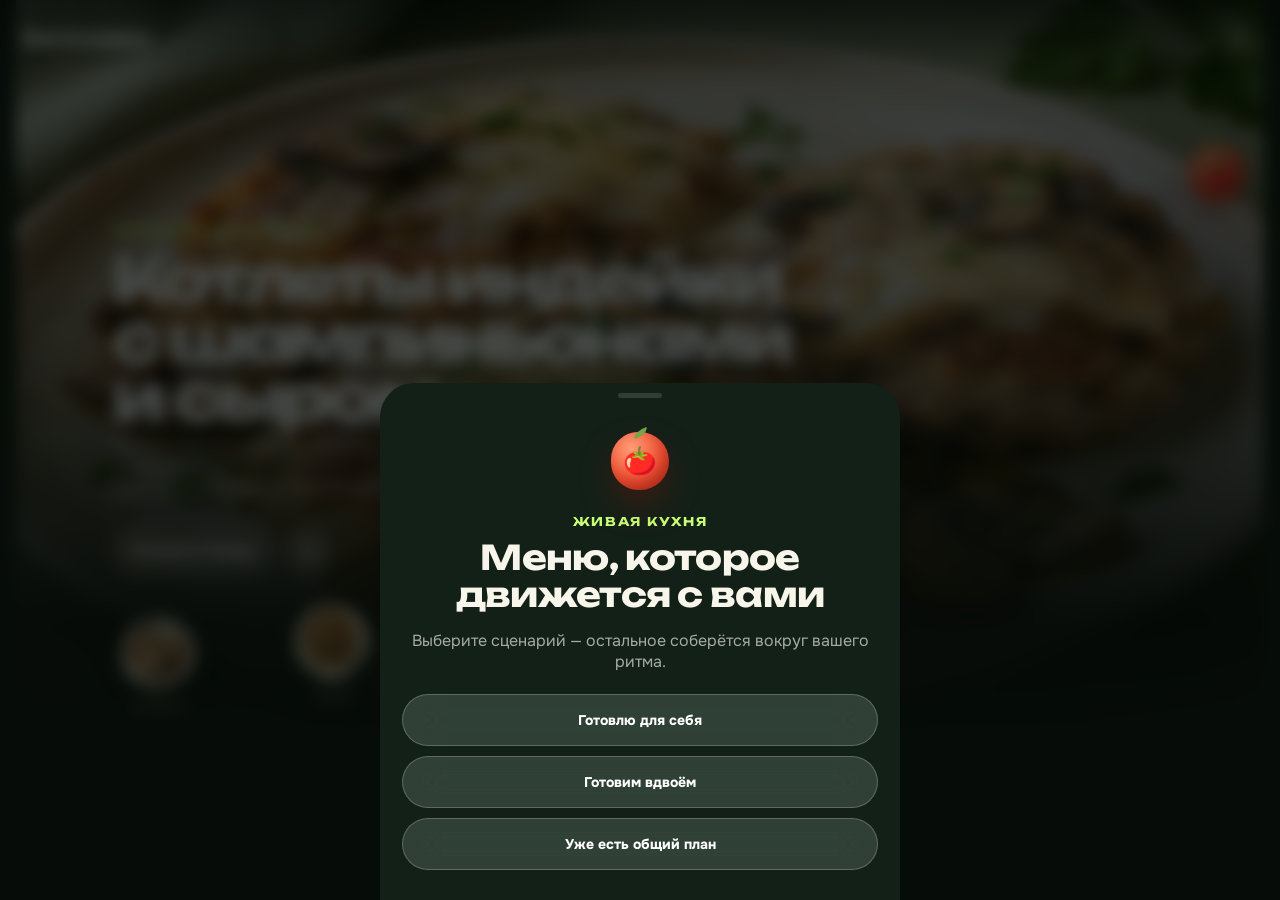
==== cinematic-preview.html @ 0159d971 "Добавить экспериментальную живую кухню" ====
<!doctype html>
<html lang="ru">
<head>
  <meta charset="utf-8">
  <meta name="viewport" content="width=device-width,initial-scale=1,viewport-fit=cover">
  <meta name="theme-color" content="#101b13">
  <title>Заготовка · живая кухня</title>
</head>
<body>
  <p style="font:16px system-ui;padding:24px">Открываем живую кухню…</p>
  <script>
  (async()=>{
    try{
      const [app,concept]=await Promise.all([
        fetch('photo-preview.html',{cache:'no-store'}),
        fetch('cinematic-preview.js?v=1',{cache:'no-store'})
      ]);
      if(!app.ok||!concept.ok)throw new Error('Не удалось загрузить приложение');
      let html=await app.text();
      const code=await concept.text();
      html=html
        .replace('Заготовка · пробная версия','Заготовка · живая кухня')
        .replace('zagotovka.photo-preview.v1','zagotovka.cinematic-preview.v1')
        .replace("day:null,slot:'Ужин',tab:'week'","day:null,slot:'Ужин',tab:'day'")
        .replace('</head>','<link rel="stylesheet" href="cinematic-preview.css?v=1"></head>')
        .replace('importBeta();',code+'\nimportBeta();');
      document.open();document.write(html);document.close();
    }catch(error){
      document.body.innerHTML='<main style="font:16px system-ui;max-width:520px;margin:80px auto;padding:24px"><h1>Не удалось открыть прототип</h1><p>'+String(error.message||error)+'</p><button onclick="location.reload()">Повторить</button></main>';
    }
  })();
  </script>
</body>
</html>
---- cinematic-preview.css ----
:root{--ink:#f8f5eb;--mut:rgba(248,245,235,.66);--glass:rgba(246,247,239,.14);--glass-line:rgba(255,255,255,.22);--lime:#c9ff75;--ember:#ff6c44;--night:#101b13;--card:#16231a;--bg:#101b13;--line:rgba(255,255,255,.13);--soft:rgba(255,255,255,.08)}
html{background:var(--night);color-scheme:dark;overscroll-behavior:none}body{background:var(--night);color:var(--ink);min-height:100svh}#app{max-width:none;padding:0 0 122px;overflow:hidden}.bar{display:none}h1,h2,h3{color:var(--ink)}
.living-top{position:fixed;z-index:18;top:0;left:0;right:0;display:flex;align-items:center;justify-content:space-between;padding:calc(16px + env(safe-area-inset-top)) 20px 12px;color:#fff;pointer-events:none;background:linear-gradient(180deg,rgba(8,15,10,.72),transparent)}.living-mark{font:750 20px var(--disp);letter-spacing:-.04em}.living-person{pointer-events:auto;width:44px;height:44px;border:1px solid var(--glass-line);border-radius:50%;background:var(--glass);color:#fff;font-weight:800;-webkit-backdrop-filter:blur(18px) saturate(150%);backdrop-filter:blur(18px) saturate(150%)}
.motion-scene{position:relative;min-height:100svh;isolation:isolate;overflow:hidden;background:#17251b}.motion-photo{position:absolute;inset:-6%;z-index:-4}.motion-photo .preview-photo{width:100%;height:100%;border-radius:0;animation:camera-drift 14s ease-in-out infinite alternate;filter:saturate(1.08) contrast(1.04)}.motion-scene:before{content:"";position:absolute;z-index:-3;inset:0;background:linear-gradient(180deg,rgba(8,14,9,.08),rgba(8,14,9,.2) 38%,rgba(8,14,9,.92) 82%,#101b13)}.motion-scene:after{content:"";position:absolute;z-index:-2;inset:0;background:radial-gradient(circle at var(--px,72%) var(--py,28%),rgba(255,255,255,.16),transparent 24%);mix-blend-mode:screen;animation:light-roam 9s ease-in-out infinite alternate;pointer-events:none}
.steam{position:absolute;z-index:-1;left:50%;top:23%;width:160px;height:220px;transform:translateX(-50%);filter:blur(9px);opacity:.38;background:radial-gradient(ellipse at 35% 70%,rgba(255,255,255,.34),transparent 48%),radial-gradient(ellipse at 70% 38%,rgba(255,255,255,.22),transparent 45%);animation:steam-rise 6s ease-in-out infinite}
.scene-copy{min-height:100svh;display:flex;flex-direction:column;justify-content:flex-end;padding:120px 22px 34px}.scene-kicker{font:700 12px var(--disp);letter-spacing:.14em;text-transform:uppercase;color:var(--lime)}.dish-title{display:block;margin:12px 0 8px;text-align:left;font:750 clamp(38px,10.5vw,64px)/.92 var(--disp);letter-spacing:-.065em;text-wrap:balance;color:#fff;text-shadow:0 10px 42px rgba(0,0,0,.36)}.dish-meta{max-width:34ch;margin:0;color:rgba(255,255,255,.75);font-size:15px;line-height:1.45}.gesture-line{display:flex;align-items:center;gap:10px;margin-top:24px}.gesture-pill{min-height:52px;padding:0 18px;border:1px solid var(--glass-line);border-radius:99px;background:rgba(255,255,255,.14);color:#fff;font-weight:750;font-size:14px;-webkit-backdrop-filter:blur(20px) saturate(160%);backdrop-filter:blur(20px) saturate(160%)}.gesture-orb{width:52px;height:52px;border-radius:50%;background:rgba(255,255,255,.14);border:1px solid var(--glass-line);color:#fff;font-size:23px;-webkit-backdrop-filter:blur(18px);backdrop-filter:blur(18px)}
.food-orbit{position:relative;height:122px;margin-top:28px}.food-node{position:absolute;width:92px;text-align:center;color:#fff}.food-node:nth-child(1){left:0;top:12px}.food-node:nth-child(2){left:50%;top:0;transform:translateX(-50%)}.food-node:nth-child(3){right:0;top:12px}.food-node .preview-photo{width:76px;height:76px;margin:auto;border-radius:50%;border:2px solid rgba(255,255,255,.56);box-shadow:0 14px 30px rgba(0,0,0,.38);animation:plate-float 4s ease-in-out infinite}.food-node:nth-child(2) .preview-photo{animation-delay:-1.3s}.food-node:nth-child(3) .preview-photo{animation-delay:-2.4s}.food-node span{display:block;margin-top:7px;font-size:11px;white-space:nowrap;overflow:hidden;text-overflow:ellipsis;color:rgba(255,255,255,.72)}
.tomato-guide{position:absolute;z-index:5;right:18px;top:19%;width:58px;height:58px;border-radius:48% 52% 51% 49%;display:grid;place-items:center;background:radial-gradient(circle at 35% 28%,#ff9d77,#f05234 55%,#a72516);box-shadow:0 16px 32px rgba(122,22,12,.36),inset -6px -8px 14px rgba(110,10,8,.24);font-size:27px;animation:tomato-flight 8s cubic-bezier(.45,0,.25,1) infinite}.tomato-guide:after{content:"";position:absolute;width:15px;height:8px;background:#70a943;top:-3px;border-radius:100% 0 100% 0;transform:rotate(-18deg)}
.space-week{min-height:100svh;padding:calc(88px + env(safe-area-inset-top)) 0 26px;background:radial-gradient(circle at 15% 0,#395b42,#101b13 38%);overflow:hidden}.space-heading{padding:0 22px 18px}.space-heading small{font-weight:700;letter-spacing:.14em;text-transform:uppercase;color:var(--lime)}.space-heading h1{font-size:clamp(42px,11vw,66px);line-height:.94;margin:8px 0 10px;letter-spacing:-.065em}.space-heading p{max-width:34ch;margin:0;color:var(--mut);line-height:1.45}.space-track{display:flex;gap:14px;overflow-x:auto;scroll-snap-type:x mandatory;padding:18px 22px 34px;scrollbar-width:none;perspective:900px}.space-track::-webkit-scrollbar{display:none}.day-planet{position:relative;flex:0 0 min(78vw,340px);height:480px;scroll-snap-align:center;border-radius:42px;overflow:hidden;text-align:left;color:#fff;isolation:isolate;box-shadow:0 28px 70px rgba(0,0,0,.34);transform:rotateY(2deg)}.day-planet .preview-photo{position:absolute;inset:0;width:100%;height:100%;border-radius:0;z-index:-2;transition:transform .7s cubic-bezier(.2,.8,.2,1)}.day-planet:after{content:"";position:absolute;inset:0;z-index:-1;background:linear-gradient(180deg,rgba(5,10,6,.05),rgba(5,10,6,.8) 82%)}.day-planet:active .preview-photo{transform:scale(1.08)}.planet-copy{position:absolute;left:22px;right:22px;bottom:24px}.planet-copy small{font-weight:750;color:var(--lime)}.planet-copy b{display:block;margin:7px 0;font:750 28px/1 var(--disp);letter-spacing:-.04em}.planet-copy span{font-size:13px;color:rgba(255,255,255,.72)}.week-pulse{display:flex;gap:9px;padding:0 22px}.week-pulse>button{flex:1;min-height:64px;border-radius:24px;background:var(--glass);border:1px solid var(--glass-line);color:#fff;-webkit-backdrop-filter:blur(18px);backdrop-filter:blur(18px)}.week-pulse b{display:block;font-size:16px}.week-pulse span{font-size:11px;color:var(--mut)}
.liquid-dock{position:fixed;z-index:30;left:50%;bottom:max(12px,env(safe-area-inset-bottom));transform:translateX(-50%);display:flex;align-items:center;gap:5px;width:min(calc(100vw - 24px),430px);padding:6px;border:1px solid rgba(255,255,255,.2);border-radius:28px;background:rgba(22,34,25,.66);box-shadow:0 18px 48px rgba(0,0,0,.38);-webkit-backdrop-filter:blur(24px) saturate(160%);backdrop-filter:blur(24px) saturate(160%)}.liquid-dock button{flex:1;height:58px;border-radius:22px;color:rgba(255,255,255,.62);display:grid;place-items:center;position:relative}.liquid-dock button svg{width:24px;height:24px;stroke:currentColor;fill:none}.liquid-dock button span{position:absolute;bottom:3px;font-size:9px;opacity:0;transform:translateY(4px);transition:.3s}.liquid-dock button.on{color:#112015;background:var(--lime);box-shadow:0 8px 22px rgba(201,255,117,.18)}.liquid-dock button.on svg{transform:translateY(-6px)}.liquid-dock button.on span{opacity:1;transform:none}.liquid-dock .bd{position:absolute;right:8px;top:7px;min-width:18px;height:18px;padding:0 4px;border-radius:9px;background:var(--ember);color:#fff;font-size:10px;display:grid;place-items:center}
.prep-world{min-height:100svh;background:radial-gradient(circle at 80% 0,#3f6048,#111b14 40%);color:#fff;padding:12px 18px 36px}.prep-hero{padding:12px 4px 20px}.prep-hero small{color:var(--lime);text-transform:uppercase;letter-spacing:.12em;font-weight:700}.prep-hero h2{font-size:36px;line-height:.95;margin:8px 0}.prep-hero p{color:var(--mut);line-height:1.4}.prep-progress{height:7px;border-radius:99px;background:rgba(255,255,255,.12);overflow:hidden}.prep-progress i{display:block;height:100%;background:var(--lime);border-radius:inherit;transition:width .5s cubic-bezier(.2,.8,.2,1)}.prep-flow{display:grid;gap:10px}.prep-stage{position:relative;padding:18px;border:1px solid var(--glass-line);border-radius:28px;background:var(--glass);-webkit-backdrop-filter:blur(14px);backdrop-filter:blur(14px)}.prep-stage-head{display:flex;align-items:center;justify-content:space-between;margin-bottom:8px}.prep-stage-head b{font-size:18px}.prep-stage-head span{font-size:12px;color:var(--lime)}.prep-task{display:grid;grid-template-columns:34px 1fr;align-items:start;gap:11px;width:100%;padding:12px 0;text-align:left;color:#fff;border-top:1px solid rgba(255,255,255,.11)}.prep-task i{width:30px;height:30px;border-radius:50%;border:1px solid rgba(255,255,255,.32);display:grid;place-items:center;font-style:normal;transition:.3s}.prep-task b{font-size:14px}.prep-task span{font-size:12px;line-height:1.4;color:var(--mut)}.prep-task.on{opacity:.5}.prep-task.on i{background:var(--lime);color:#152118;border-color:var(--lime);transform:scale(.86)}
.shade{background:rgba(4,8,5,.72);-webkit-backdrop-filter:blur(8px);backdrop-filter:blur(8px)}.sheet{background:#132018;color:#fff;border-radius:34px 34px 0 0}.sheet .hd{background:transparent}.sheet .mut,.sheet .small{color:rgba(255,255,255,.62)}.sheet .bd{background:transparent}.recipe-sheet{background:#132018}.recipe-sheet .detail-photo:after{background:linear-gradient(transparent,#132018)}
@keyframes camera-drift{0%{transform:scale(1.06) translate3d(-1.5%,-1%,0)}100%{transform:scale(1.15) translate3d(2%,1.2%,0)}}@keyframes light-roam{to{background-position:30px 12px}}@keyframes steam-rise{0%,100%{transform:translate(-50%,20px) scale(.9);opacity:.2}50%{transform:translate(-45%,-26px) scale(1.1);opacity:.45}}@keyframes plate-float{0%,100%{transform:translateY(0) rotate(-1deg)}50%{transform:translateY(-7px) rotate(1deg)}}@keyframes tomato-flight{0%,100%{transform:translate3d(0,0,0) rotate(-8deg)}35%{transform:translate3d(-18px,42px,0) rotate(8deg)}70%{transform:translate3d(4px,94px,0) rotate(-3deg)}}
@media(min-width:760px){.motion-scene{min-height:760px}.scene-copy{min-height:760px;max-width:1100px;margin:auto}.dish-title{max-width:12ch}.food-orbit{width:440px}.space-track{padding-inline:max(22px,calc((100vw - 1100px)/2))}.day-planet{flex-basis:330px}.space-heading,.week-pulse{max-width:1100px;margin-inline:auto}.prep-world{padding-inline:max(18px,calc((100vw - 760px)/2))}}
@media(prefers-reduced-motion:reduce){*,*:before,*:after{animation-duration:.01ms!important;animation-iteration-count:1!important;scroll-behavior:auto!important}.motion-photo .preview-photo{transform:none}}
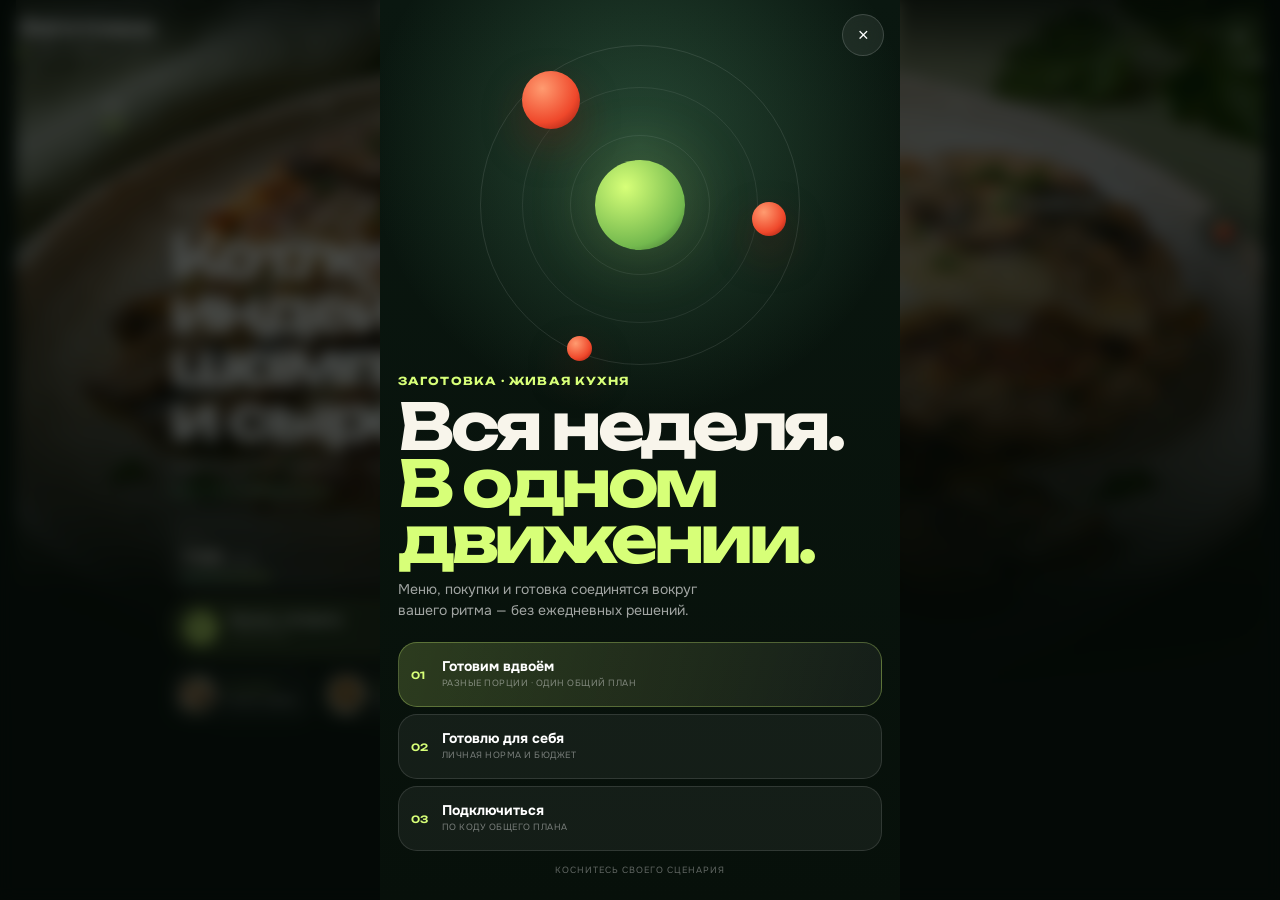
==== commit 3588616a: "Обновить версию живой кухни" ====
--- a/cinematic-preview.html
+++ b/cinematic-preview.html
@@ -13,7 +13,7 @@
     try{
       const [app,concept]=await Promise.all([
         fetch('photo-preview.html',{cache:'no-store'}),
-        fetch('cinematic-preview.js?v=1',{cache:'no-store'})
+        fetch('cinematic-preview.js?v=2',{cache:'no-store'})
       ]);
       if(!app.ok||!concept.ok)throw new Error('Не удалось загрузить приложение');
       let html=await app.text();
@@ -22,7 +22,7 @@
         .replace('Заготовка · пробная версия','Заготовка · живая кухня')
         .replace('zagotovka.photo-preview.v1','zagotovka.cinematic-preview.v1')
         .replace("day:null,slot:'Ужин',tab:'week'","day:null,slot:'Ужин',tab:'day'")
-        .replace('</head>','<link rel="stylesheet" href="cinematic-preview.css?v=1"></head>')
+        .replace('</head>','<link rel="stylesheet" href="cinematic-preview.css?v=2"></head>')
         .replace('importBeta();',code+'\nimportBeta();');
       document.open();document.write(html);document.close();
     }catch(error){
--- a/cinematic-preview.css
+++ b/cinematic-preview.css
@@ -13,3 +13,25 @@
 @keyframes camera-drift{0%{transform:scale(1.06) translate3d(-1.5%,-1%,0)}100%{transform:scale(1.15) translate3d(2%,1.2%,0)}}@keyframes light-roam{to{background-position:30px 12px}}@keyframes steam-rise{0%,100%{transform:translate(-50%,20px) scale(.9);opacity:.2}50%{transform:translate(-45%,-26px) scale(1.1);opacity:.45}}@keyframes plate-float{0%,100%{transform:translateY(0) rotate(-1deg)}50%{transform:translateY(-7px) rotate(1deg)}}@keyframes tomato-flight{0%,100%{transform:translate3d(0,0,0) rotate(-8deg)}35%{transform:translate3d(-18px,42px,0) rotate(8deg)}70%{transform:translate3d(4px,94px,0) rotate(-3deg)}}
 @media(min-width:760px){.motion-scene{min-height:760px}.scene-copy{min-height:760px;max-width:1100px;margin:auto}.dish-title{max-width:12ch}.food-orbit{width:440px}.space-track{padding-inline:max(22px,calc((100vw - 1100px)/2))}.day-planet{flex-basis:330px}.space-heading,.week-pulse{max-width:1100px;margin-inline:auto}.prep-world{padding-inline:max(18px,calc((100vw - 760px)/2))}}
 @media(prefers-reduced-motion:reduce){*,*:before,*:after{animation-duration:.01ms!important;animation-iteration-count:1!important;scroll-behavior:auto!important}.motion-photo .preview-photo{transform:none}}
+
+/* ---------- cinematic v2: clarity before spectacle ---------- */
+:root{--acid:#d7ff78;--mint:#8ff0bd;--sun:#ffcf72;--deep:#08110c;--panel:rgba(12,24,16,.72)}
+body{font-feature-settings:"ss01" 1,"ss02" 1;background:var(--deep)}
+button{touch-action:manipulation}.living-top{padding:calc(14px + env(safe-area-inset-top)) 18px 12px;background:linear-gradient(180deg,rgba(5,12,8,.78),rgba(5,12,8,.18) 72%,transparent);align-items:flex-start}.living-mark{font-size:21px}.living-status{display:flex;align-items:center;gap:6px;margin-top:5px;color:rgba(255,255,255,.58);font-size:10px;letter-spacing:.08em;text-transform:uppercase}.living-status i{width:6px;height:6px;border-radius:50%;background:var(--acid);box-shadow:0 0 0 5px rgba(215,255,120,.09);animation:status-breathe 2.4s ease-in-out infinite}.living-person{width:46px;height:46px;background:rgba(255,255,255,.09);box-shadow:inset 0 1px rgba(255,255,255,.24),0 10px 30px rgba(0,0,0,.18)}
+.motion-scene{background:#101e15}.motion-photo{inset:-4%;transform-origin:center}.motion-photo .preview-photo{animation-duration:18s;filter:saturate(1.15) contrast(1.06) brightness(.88)}.scene-veil{position:absolute;inset:0;z-index:-3;background:linear-gradient(180deg,rgba(5,11,7,.04),rgba(5,11,7,.05) 27%,rgba(5,11,7,.42) 49%,rgba(5,11,7,.96) 77%,#08110c 94%)}.scene-grain{position:absolute;inset:0;z-index:-1;pointer-events:none;opacity:.055;background-image:url("data:image/svg+xml,%3Csvg viewBox='0 0 140 140' xmlns='http://www.w3.org/2000/svg'%3E%3Cfilter id='n'%3E%3CfeTurbulence type='fractalNoise' baseFrequency='.9' numOctaves='4' stitchTiles='stitch'/%3E%3C/filter%3E%3Crect width='100%25' height='100%25' filter='url(%23n)' opacity='.7'/%3E%3C/svg%3E");mix-blend-mode:soft-light}.motion-scene:before{background:radial-gradient(circle at 66% 17%,rgba(255,226,173,.12),transparent 27%)}.motion-scene:after{opacity:.7}.steam{top:17%;opacity:.24}
+.day-rail{position:absolute;z-index:8;top:calc(84px + env(safe-area-inset-top));left:18px;right:18px;display:flex;justify-content:space-between;align-items:center}.day-rail button{width:34px;height:44px;color:rgba(255,255,255,.44);font:700 10px var(--disp);text-transform:uppercase;position:relative}.day-rail i{position:absolute;left:50%;bottom:2px;width:4px;height:4px;border-radius:50%;background:currentColor;transform:translateX(-50%);transition:.4s}.day-rail button.on{color:#fff}.day-rail button.on i{width:22px;border-radius:4px;background:var(--acid);box-shadow:0 0 18px rgba(215,255,120,.55)}
+.tomato-guide{right:17px;top:27%;width:48px;height:48px;background:rgba(14,28,18,.46);border:1px solid rgba(255,255,255,.2);box-shadow:inset 0 1px rgba(255,255,255,.25),0 14px 32px rgba(0,0,0,.24);-webkit-backdrop-filter:blur(18px);backdrop-filter:blur(18px);animation:guide-orbit 9s ease-in-out infinite}.tomato-guide span{width:19px;height:19px;border-radius:52% 48% 45% 55%;background:linear-gradient(145deg,#ff9b69,#f04427 64%,#ab1f13);box-shadow:inset -3px -3px 5px rgba(105,12,7,.24)}.tomato-guide:after{width:9px;height:5px;top:12px;left:18px;background:#86c75c}.scene-copy{justify-content:flex-end;padding:190px 18px 34px}.scene-kicker{display:flex;justify-content:space-between;align-items:center;gap:12px;color:rgba(255,255,255,.62);font-size:11px;letter-spacing:.1em}.scene-kicker b{padding:7px 10px;border:1px solid rgba(255,255,255,.18);border-radius:99px;color:#fff;font-size:10px;letter-spacing:.04em;background:rgba(8,16,11,.34);-webkit-backdrop-filter:blur(14px);backdrop-filter:blur(14px)}.dish-title{max-width:11ch;margin:11px 0 10px;font-size:clamp(38px,10.7vw,60px);line-height:.9;letter-spacing:-.068em}.dish-meta{display:flex;flex-wrap:wrap;gap:3px 7px;max-width:100%;font-size:14px}.dish-meta span{color:var(--acid)}.dish-meta em{flex-basis:100%;margin-top:4px;color:var(--mint);font-style:normal;font-size:12px}
+.scene-hud{display:grid;grid-template-columns:1.25fr .8fr .8fr;gap:7px;margin-top:18px}.scene-hud>div{min-width:0;padding:11px 11px 10px;border:1px solid rgba(255,255,255,.12);border-radius:17px;background:rgba(255,255,255,.075);box-shadow:inset 0 1px rgba(255,255,255,.11);-webkit-backdrop-filter:blur(18px);backdrop-filter:blur(18px)}.scene-hud span{display:block;color:rgba(255,255,255,.48);font-size:9px;text-transform:uppercase;letter-spacing:.09em}.scene-hud b{display:block;margin-top:5px;font:700 17px var(--disp);white-space:nowrap}.scene-hud small{font-size:10px;color:rgba(255,255,255,.56)}.scene-hud i{display:block;height:3px;margin-top:7px;border-radius:3px;background:rgba(255,255,255,.12);overflow:hidden}.scene-hud u{display:block;height:100%;border-radius:inherit;background:linear-gradient(90deg,var(--mint),var(--acid));text-decoration:none}
+.gesture-line{margin-top:10px}.gesture-pill{position:relative;flex:1;display:grid;grid-template-columns:34px 1fr;grid-template-rows:1fr 1fr;column-gap:10px;align-items:center;min-height:58px;padding:9px 14px;text-align:left;border-color:rgba(215,255,120,.36);background:linear-gradient(110deg,rgba(215,255,120,.17),rgba(255,255,255,.09));box-shadow:inset 0 1px rgba(255,255,255,.21)}.gesture-pill i{grid-row:1/3;width:32px;height:32px;border-radius:50%;background:var(--acid);box-shadow:0 0 0 6px rgba(215,255,120,.08);position:relative}.gesture-pill i:after{content:"";position:absolute;left:12px;top:9px;border-left:9px solid #102017;border-top:6px solid transparent;border-bottom:6px solid transparent}.gesture-pill span{align-self:end;font-size:14px}.gesture-pill b{align-self:start;color:rgba(255,255,255,.49);font-size:9px;font-weight:600;text-transform:uppercase;letter-spacing:.07em}.gesture-orb{width:58px;height:58px;display:flex;flex-direction:column;align-items:center;justify-content:center;gap:0}.gesture-orb span{font-size:21px;line-height:1}.gesture-orb small{font-size:8px;color:rgba(255,255,255,.48);text-transform:uppercase;letter-spacing:.06em}
+.food-orbit{position:relative;display:flex;gap:7px;height:auto;margin-top:10px}.food-node,.food-node:nth-child(n){position:relative;inset:auto;transform:none;display:flex;align-items:center;gap:8px;flex:1;width:auto;min-width:0;padding:7px;border:1px solid rgba(255,255,255,.1);border-radius:18px;background:rgba(255,255,255,.055);text-align:left}.food-node .preview-photo{flex:0 0 39px;width:39px;height:39px;margin:0;border:1px solid rgba(255,255,255,.3);box-shadow:0 8px 18px rgba(0,0,0,.25);animation:none}.food-node>span{min-width:0;margin:0}.food-node small{display:block;color:var(--acid);font-size:8px;text-transform:uppercase;letter-spacing:.08em}.food-node b{display:block;margin-top:2px;overflow:hidden;text-overflow:ellipsis;white-space:nowrap;color:rgba(255,255,255,.76);font-size:9px;font-weight:650}
+.space-week{position:relative;padding-top:calc(92px + env(safe-area-inset-top));background:#09120d}.week-aurora{position:absolute;inset:-180px -100px auto;height:460px;background:radial-gradient(ellipse at 30% 50%,rgba(117,215,156,.3),transparent 52%),radial-gradient(ellipse at 76% 20%,rgba(215,255,120,.16),transparent 46%);filter:blur(26px);animation:aurora 12s ease-in-out infinite alternate;pointer-events:none}.space-heading{position:relative;padding:0 18px 13px}.space-heading>small{font-size:10px}.space-heading h1{font-size:clamp(43px,12vw,67px);line-height:.86;margin:11px 0 15px}.space-heading h1 em{color:var(--acid);font-style:normal}.space-heading p{font-size:14px;color:rgba(255,255,255,.62)}.week-proof{display:flex;flex-wrap:wrap;gap:7px;margin-top:14px}.week-proof span{display:flex;align-items:center;gap:7px;padding:7px 10px;border:1px solid rgba(255,255,255,.1);border-radius:99px;color:rgba(255,255,255,.64);font-size:9px;text-transform:uppercase;letter-spacing:.055em}.week-proof i{width:5px;height:5px;border-radius:50%;background:var(--acid)}.space-track{gap:10px;padding:17px 18px 27px}.day-planet{flex-basis:min(82vw,340px);height:min(59svh,505px);min-height:420px;border-radius:34px;border:1px solid rgba(255,255,255,.13);box-shadow:0 26px 70px rgba(0,0,0,.43)}.day-planet:before{content:"";position:absolute;inset:0;z-index:0;border-radius:inherit;box-shadow:inset 0 1px rgba(255,255,255,.24)}.day-planet:after{background:linear-gradient(180deg,rgba(5,10,6,.03) 24%,rgba(5,10,6,.18) 44%,rgba(5,10,6,.94) 88%)}.planet-index{position:absolute;z-index:1;top:17px;right:18px;font:500 12px var(--disp);color:rgba(255,255,255,.52);letter-spacing:.09em}.planet-copy{z-index:2;left:18px;right:18px;bottom:22px}.planet-copy small{font-size:10px;letter-spacing:.08em;text-transform:uppercase}.planet-copy b{max-width:12ch;margin:8px 0 12px;font-size:30px;line-height:.95}.planet-copy>span{display:flex;gap:6px;flex-wrap:wrap}.planet-copy i{padding:5px 8px;border:1px solid rgba(255,255,255,.14);border-radius:99px;background:rgba(255,255,255,.07);font-size:9px;font-style:normal}.planet-touch{position:absolute;z-index:2;left:18px;top:18px;padding:6px 9px;border-radius:99px;background:rgba(7,15,10,.32);border:1px solid rgba(255,255,255,.14);color:rgba(255,255,255,.7);font-size:8px;text-transform:uppercase;letter-spacing:.08em;-webkit-backdrop-filter:blur(10px);backdrop-filter:blur(10px)}
+.week-pulse{display:grid;grid-template-columns:1fr 1fr;gap:8px;padding:0 18px}.week-pulse>button{position:relative;min-height:78px;padding:12px 12px 11px;text-align:left;border-radius:21px}.week-pulse>button:first-child{grid-column:1/-1;min-height:88px;background:linear-gradient(112deg,rgba(215,255,120,.19),rgba(255,255,255,.07));border-color:rgba(215,255,120,.28)}.week-pulse b{font-size:17px}.week-pulse span:not(.pulse-icon){display:block;margin-top:4px;font-size:10px}.pulse-icon{float:right;display:grid!important;place-items:center;width:30px;height:30px;border-radius:50%;background:rgba(255,255,255,.1);color:var(--acid);font-size:17px!important}
+.prep-world{padding:10px 14px 42px;background:radial-gradient(circle at 70% -8%,rgba(111,204,147,.34),transparent 35%),#09130d}.prep-hero{position:sticky;z-index:3;top:0;padding:12px 4px 17px;background:linear-gradient(180deg,#0d1b12 72%,transparent)}.prep-hero small{font-size:10px}.prep-hero h2{font-size:clamp(37px,10vw,52px);letter-spacing:-.055em}.prep-hero h2 em{color:var(--acid);font-style:normal}.prep-now{display:flex;align-items:center;gap:11px;margin:14px 0 12px}.prep-now>span{flex:0 0 50px;width:50px;height:50px;display:grid;place-items:center;border:1px solid rgba(215,255,120,.34);border-radius:50%;background:rgba(215,255,120,.09);color:var(--acid);font:700 14px var(--disp)}.prep-now b{display:block;max-width:31ch;overflow:hidden;text-overflow:ellipsis;white-space:nowrap;font-size:12px}.prep-now small{display:block;margin-top:4px;color:rgba(255,255,255,.48);font-size:10px}.prep-flow{gap:8px}.prep-stage{padding:15px;border-radius:24px;background:rgba(255,255,255,.055)}.prep-stage-head b{font-size:17px}.prep-task{grid-template-columns:32px 1fr;padding:11px 0}.prep-task span{font-size:12px}.prep-task b{font-size:13px}
+.living-onboard{height:100svh;max-height:none;border-radius:0;background:#07100a}.living-onboard .grab{display:none}.onboard-canvas{position:relative;min-height:100svh;display:flex;flex-direction:column;justify-content:flex-end;padding:calc(42px + env(safe-area-inset-top)) 18px calc(24px + env(safe-area-inset-bottom));overflow:hidden;background:radial-gradient(circle at 50% 16%,rgba(119,212,154,.26),transparent 34%),linear-gradient(180deg,#0a1710,#07100a)}.onboard-orbit{position:absolute;left:50%;top:5%;width:min(72vw,320px);aspect-ratio:1;transform:translateX(-50%);border:1px solid rgba(255,255,255,.1);border-radius:50%;animation:orbit-turn 18s linear infinite}.onboard-orbit:before,.onboard-orbit:after{content:"";position:absolute;border:1px solid rgba(255,255,255,.08);border-radius:50%}.onboard-orbit:before{inset:13%}.onboard-orbit:after{inset:28%}.onboard-orbit i{position:absolute;width:58px;height:58px;border-radius:50%;background:radial-gradient(circle at 35% 30%,#ff9b70,#ef482b 62%,#8f160d);box-shadow:0 18px 40px rgba(120,25,13,.35)}.onboard-orbit i:nth-child(1){left:13%;top:8%}.onboard-orbit i:nth-child(2){right:4%;top:49%;width:34px;height:34px}.onboard-orbit i:nth-child(3){left:27%;bottom:1%;width:25px;height:25px}.onboard-orbit span{position:absolute;inset:36%;border-radius:50%;background:radial-gradient(circle at 34% 30%,var(--acid),#73b94e 69%,#315d2b);box-shadow:0 0 70px rgba(215,255,120,.24)}.onboard-copy{position:relative;margin-bottom:22px}.onboard-copy .scene-kicker{justify-content:flex-start;color:var(--acid)}.onboard-copy h2{margin:10px 0 12px;font-size:clamp(42px,12vw,64px);line-height:.88;letter-spacing:-.067em}.onboard-copy h2 em{color:var(--acid);font-style:normal}.onboard-copy p{max-width:35ch;margin:0;color:rgba(255,255,255,.62);font-size:14px;line-height:1.45}.onboard-choices{display:grid;gap:7px}.onboard-choices button{display:grid;grid-template-columns:31px 1fr;grid-template-rows:1fr 1fr;min-height:65px;padding:10px 12px;text-align:left;border:1px solid rgba(255,255,255,.12);border-radius:19px;background:rgba(255,255,255,.055);color:#fff}.onboard-choices button:first-child{background:linear-gradient(105deg,rgba(215,255,120,.18),rgba(255,255,255,.055));border-color:rgba(215,255,120,.29)}.onboard-choices button>span{grid-row:1/3;align-self:center;color:var(--acid);font:600 10px var(--disp)}.onboard-choices b{align-self:end;font-size:14px}.onboard-choices small{align-self:start;margin-top:2px;color:rgba(255,255,255,.43);font-size:9px;text-transform:uppercase;letter-spacing:.055em}.onboard-hint{margin:13px 0 0;text-align:center;color:rgba(255,255,255,.37);font-size:9px;text-transform:uppercase;letter-spacing:.11em}
+.liquid-dock{bottom:max(10px,env(safe-area-inset-bottom));width:min(calc(100vw - 20px),430px);padding:5px;border-color:rgba(255,255,255,.16);border-radius:25px;background:rgba(8,18,12,.72);box-shadow:0 15px 42px rgba(0,0,0,.44),inset 0 1px rgba(255,255,255,.16)}.liquid-dock button{height:55px;border-radius:20px}.liquid-dock button.on{background:linear-gradient(145deg,#e3ff9b,#c8f56b);box-shadow:0 8px 23px rgba(185,236,101,.18)}
+@keyframes status-breathe{50%{box-shadow:0 0 0 8px rgba(215,255,120,0)}}@keyframes guide-orbit{0%,100%{transform:translate3d(0,0,0)}40%{transform:translate3d(-8px,28px,0)}72%{transform:translate3d(2px,57px,0)}}@keyframes aurora{to{transform:translate3d(55px,18px,0) scale(1.08)}}@keyframes orbit-turn{to{transform:translateX(-50%) rotate(360deg)}}
+@media(max-height:760px){.scene-copy{padding-top:150px}.dish-title{font-size:clamp(34px,9.5vw,48px)}.scene-hud{margin-top:12px}.food-orbit{margin-top:7px}.day-planet{min-height:390px}.onboard-orbit{width:220px}.onboard-copy{margin-bottom:14px}.onboard-copy h2{font-size:40px}}
+@media(min-width:760px){.scene-copy{padding-inline:max(28px,calc((100vw - 1120px)/2));padding-bottom:46px}.scene-hud,.gesture-line,.food-orbit{max-width:560px}.day-rail{left:max(28px,calc((100vw - 1120px)/2));right:max(28px,calc((100vw - 1120px)/2))}.space-heading,.week-pulse{max-width:1120px}.week-pulse{grid-template-columns:1.2fr .8fr .8fr}.week-pulse>button:first-child{grid-column:auto}.onboard-canvas{padding-inline:max(28px,calc((100vw - 760px)/2))}}
+.living-onboard{display:block!important;width:min(100%,520px)!important;max-width:520px!important;height:100svh!important;padding:0!important;overflow:hidden!important}.living-onboard .onboard-canvas{width:100%!important;min-width:0!important;box-sizing:border-box}.living-onboard .onboard-copy,.living-onboard .onboard-choices{width:100%!important;min-width:0!important}
+.living-onboard>.onboard-canvas{padding-left:18px!important;padding-right:18px!important}
+.onboard-close{position:absolute;z-index:5;right:16px;top:calc(14px + env(safe-area-inset-top));width:42px;height:42px;border:1px solid rgba(255,255,255,.16);border-radius:50%;background:rgba(255,255,255,.07);color:#fff;font-size:23px;font-weight:300;-webkit-backdrop-filter:blur(14px);backdrop-filter:blur(14px)}
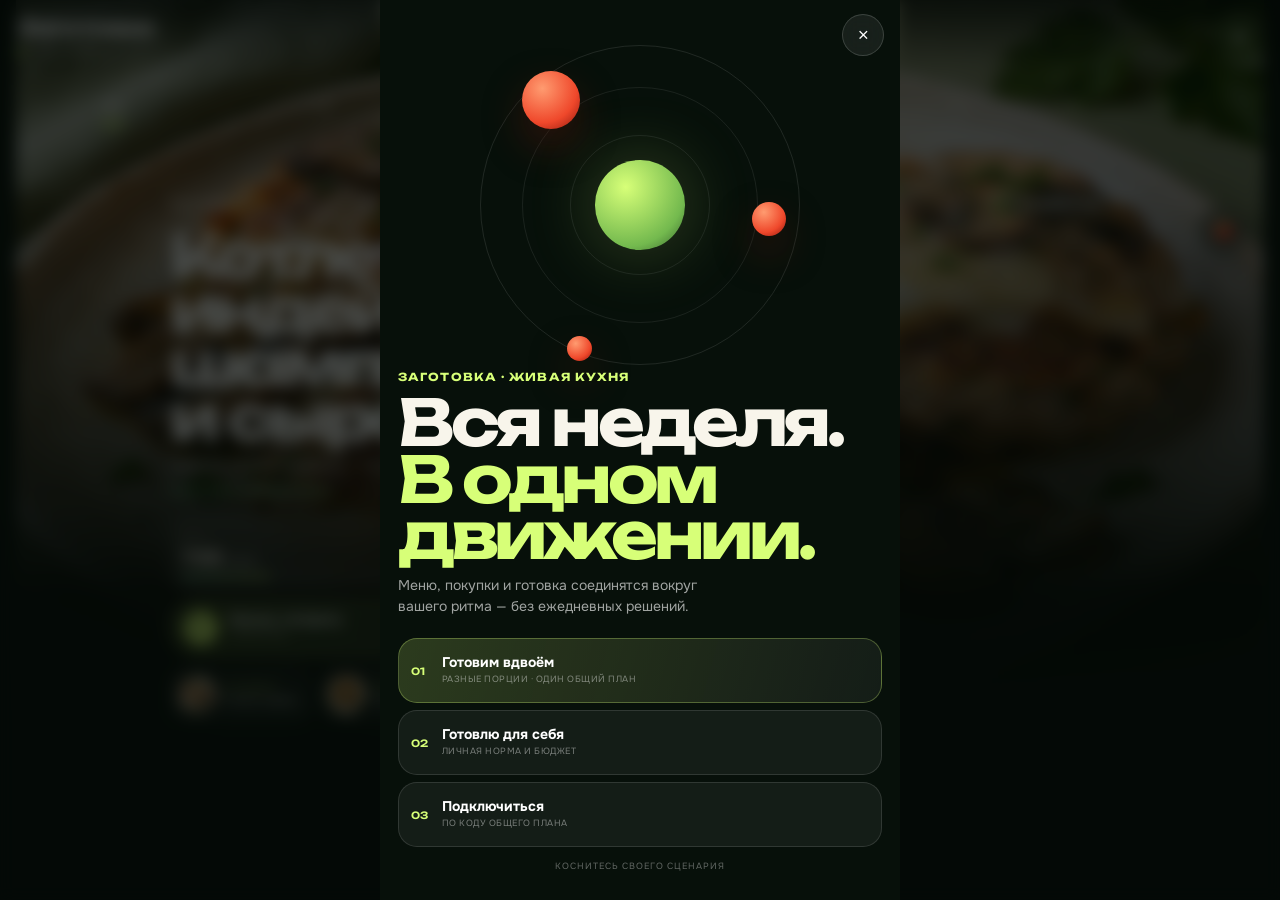
==== commit 2e3afd67: "Обновить кеш живой кухни" ====
--- a/cinematic-preview.html
+++ b/cinematic-preview.html
@@ -13,7 +13,7 @@
     try{
       const [app,concept]=await Promise.all([
         fetch('photo-preview.html',{cache:'no-store'}),
-        fetch('cinematic-preview.js?v=2',{cache:'no-store'})
+        fetch('cinematic-preview.js?v=3',{cache:'no-store'})
       ]);
       if(!app.ok||!concept.ok)throw new Error('Не удалось загрузить приложение');
       let html=await app.text();
@@ -22,7 +22,7 @@
         .replace('Заготовка · пробная версия','Заготовка · живая кухня')
         .replace('zagotovka.photo-preview.v1','zagotovka.cinematic-preview.v1')
         .replace("day:null,slot:'Ужин',tab:'week'","day:null,slot:'Ужин',tab:'day'")
-        .replace('</head>','<link rel="stylesheet" href="cinematic-preview.css?v=2"></head>')
+        .replace('</head>','<link rel="stylesheet" href="cinematic-preview.css?v=3"></head>')
         .replace('importBeta();',code+'\nimportBeta();');
       document.open();document.write(html);document.close();
     }catch(error){
